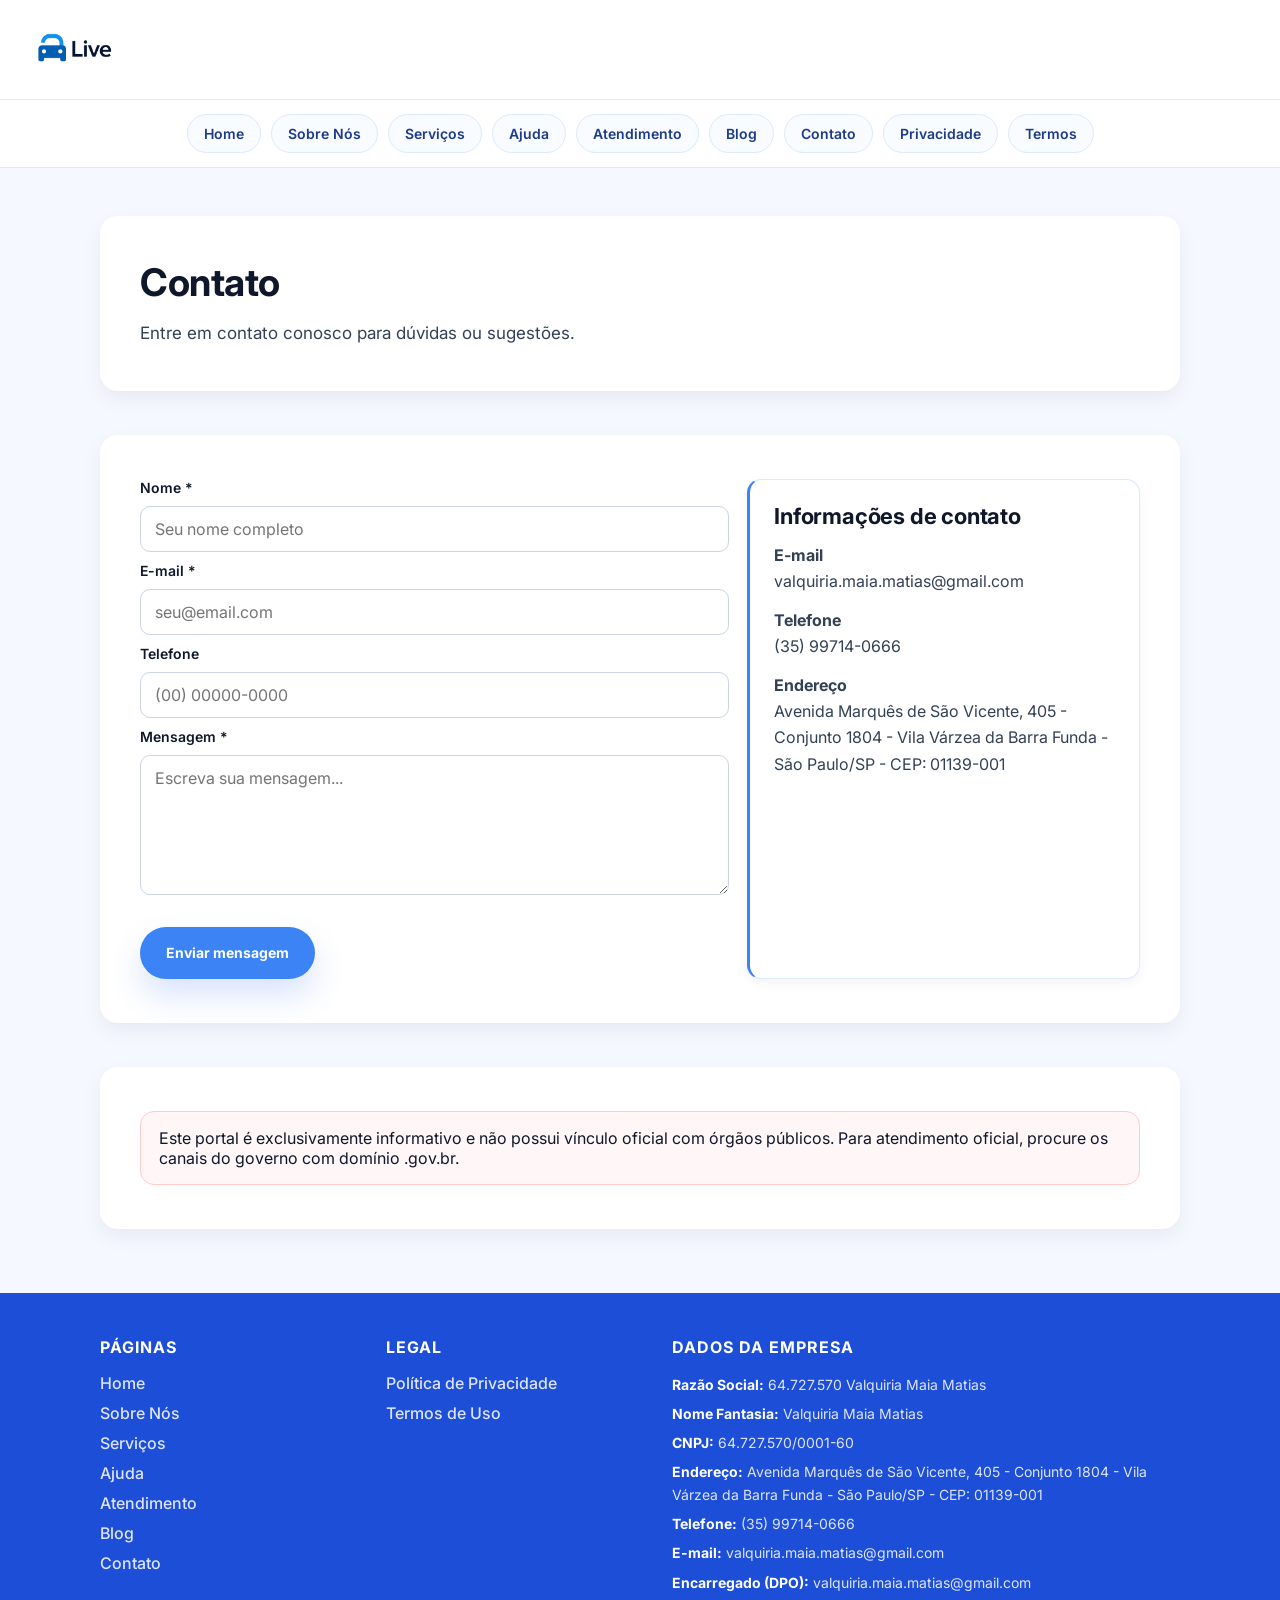
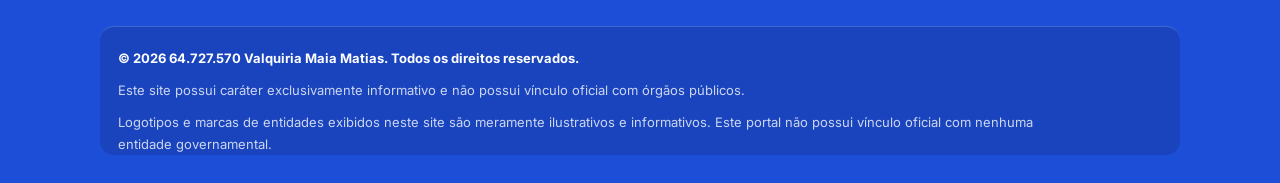
==== contato/index.html @ 040e9ffa "o que você alterou" ====
<!DOCTYPE html>
<html lang="pt-BR">
<head>
  <meta charset="UTF-8">
  <meta name="viewport" content="width=device-width, initial-scale=1.0">
  <title>Contato</title>
  <link rel="preconnect" href="https://fonts.googleapis.com">
  <link rel="preconnect" href="https://fonts.gstatic.com" crossorigin>
  <link href="https://fonts.googleapis.com/css2?family=Inter:wght@400;500;600;700;800&display=swap" rel="stylesheet">
  <link rel="stylesheet" href="../style.css">
</head>
<body>
  <a class="skip-link" href="#main-content">Pular para o conteúdo</a>
  <header class="header">
    <div class="header__left">
      <img src="../img/logo-liv.png" alt="Logo LIV" class="header__logo" width="180" height="75">
    </div>
    <div class="header__right">
      <button class="header__hamburger" type="button" aria-label="Abrir menu" aria-expanded="false" aria-controls="primary-menu" data-menu-toggle>
        <span></span>
        <span></span>
        <span></span>
      </button>
    </div>
  </header>
  <nav id="primary-menu" class="mobile-menu" aria-label="Menu principal" data-mobile-menu>
    <a href="../">Home</a>
    <a href="../sobre-nos/">Sobre Nós</a>
    <a href="../servicos/">Serviços</a>
    <a href="../ajuda/">Ajuda</a>
    <a href="../atendimento/">Atendimento</a>
    <a href="../blog/">Blog</a>
    <a href="./">Contato</a>
    <a href="../privacidade/">Privacidade</a>
    <a href="../termos/">Termos</a>
  </nav>

  <main id="main-content" class="main-content">
    <section class="section hero-text">
      <h1>Contato</h1>
      <p>Entre em contato conosco para dúvidas ou sugestões.</p>
    </section>

    <section class="section contact-layout">
      <form class="contact-form" id="contact-form">
        <label for="nome">Nome *</label>
        <input id="nome" name="nome" type="text" placeholder="Seu nome completo" required>

        <label for="email">E-mail *</label>
        <input id="email" name="email" type="email" placeholder="seu@email.com" required>

        <label for="telefone">Telefone</label>
        <input id="telefone" name="telefone" type="tel" placeholder="(00) 00000-0000">

        <label for="mensagem">Mensagem *</label>
        <textarea id="mensagem" name="mensagem" placeholder="Escreva sua mensagem..." required></textarea>

        <button type="submit" class="secondary-button">Enviar mensagem</button>
      </form>

      <div class="contact-info card">
        <h4>Informações de contato</h4>

        <p class="contact-info-title">E-mail</p>
        <p><span data-site="email"></span></p>

        <p class="contact-info-title">Telefone</p>
        <p><span data-site="telefone"></span></p>

        <p class="contact-info-title">Endereço</p>
        <p><span data-site="endereco"></span></p>
      </div>
    </section>

    <section class="section">
      <p class="about-warning">Este portal é exclusivamente informativo e não possui vínculo oficial com órgãos públicos. Para atendimento oficial, procure os canais do governo com domínio .gov.br.</p>
    </section>
  </main>

  <footer class="site-footer">
    <div class="footer-container">
      <div class="footer-grid">
        <section class="footer-column">
          <h3>Páginas</h3>
          <ul>
            <li><a href="../">Home</a></li>
            <li><a href="../sobre-nos/">Sobre Nós</a></li>
            <li><a href="../servicos/">Serviços</a></li>
            <li><a href="../ajuda/">Ajuda</a></li>
            <li><a href="../atendimento/">Atendimento</a></li>
            <li><a href="../blog/">Blog</a></li>
            <li><a href="./">Contato</a></li>
          </ul>
        </section>

        <section class="footer-column">
          <h3>Legal</h3>
          <ul>
            <li><a href="../privacidade/">Política de Privacidade</a></li>
            <li><a href="../termos/">Termos de Uso</a></li>
          </ul>
        </section>

        <section class="footer-column footer-company">
          <h3>Dados da empresa</h3>
          <p><strong>Razão Social:</strong> <span data-site="razaoSocial"></span></p>
          <p><strong>Nome Fantasia:</strong> <span data-site="nomeFantasia"></span></p>
          <p><strong>CNPJ:</strong> <span data-site="cnpj"></span></p>
          <p><strong>Endereço:</strong> <span data-site="endereco"></span></p>
          <p><strong>Telefone:</strong> <span data-site="telefone"></span></p>
          <p><strong>E-mail:</strong> <span data-site="email"></span></p>
          <p><strong>Encarregado (DPO):</strong> <span data-site="dpo"></span></p>
        </section>
      </div>

      <div class="footer-bottom">
        <p>© <span data-site="ano"></span> <span data-site="razaoSocial"></span>. Todos os direitos reservados.</p>
        <p>Este site possui caráter exclusivamente informativo e não possui vínculo oficial com órgãos públicos.</p>
        <p>Logotipos e marcas de entidades exibidos neste site são meramente ilustrativos e informativos. Este portal não possui vínculo oficial com nenhuma entidade governamental.</p>
      </div>
    </div>
  </footer>
  <script src="../site-data.js"></script>
  <script src="../script.js"></script>
  <script>
    const form = document.getElementById("contact-form");

    if (form) {
      form.addEventListener("submit", (event) => {
        event.preventDefault();

        const nome = form.nome.value.trim();
        const email = form.email.value.trim();
        const telefone = form.telefone.value.trim() || "Não informado";
        const mensagem = form.mensagem.value.trim();

        const subject = encodeURIComponent("Contato pelo site - " + nome);
        const body = encodeURIComponent(
          "Nome: " + nome + "\n" +
          "E-mail: " + email + "\n" +
          "Telefone: " + telefone + "\n\n" +
          "Mensagem:\n" + mensagem
        );

        const destino = (window.SITE && window.SITE.email) || "valquiria.maia.matias@gmail.com";
        window.location.href = "mailto:" + destino + "?subject=" + subject + "&body=" + body;
      });
    }
  </script>
</body>
</html>
---- style.css ----
:root {
  --color-primary: #3c83f6;
  --color-primary-hover: #2563eb;
  --color-primary-deep: #1d4ed8;
  --color-primary-darker: #1e40af;
  --color-primary-soft: #60a5fa;

  --color-bg-body: #f5f8ff;
  --color-bg-surface: #ffffff;
  --color-bg-soft: #f8fbff;

  --color-text-strong: #0f172a;
  --color-text-default: #1f2937;
  --color-text-body: #334155;
  --color-text-muted: #475569;
  --color-text-soft: #64748b;

  --color-border: #e2e8f0;
  --color-border-input: #cbd5e1;
  --color-border-soft: #dbeafe;
  --color-border-hover: #bfd4ff;

  --shadow-sm: 0 4px 12px rgba(15, 23, 42, 0.05);
  --shadow-md: 0 8px 20px rgba(15, 23, 42, 0.06);
  --shadow-lg: 0 16px 32px rgba(37, 99, 235, 0.18);

  --radius-sm: 10px;
  --radius-md: 14px;
  --radius-lg: 18px;
  --radius-pill: 999px;

  --space-section: 28px;
  --space-section-lg: 44px;

  --ease-out: cubic-bezier(0.22, 1, 0.36, 1);
  --duration-fast: 180ms;
  --duration-base: 280ms;

  --focus-ring: 0 0 0 3px rgba(60, 131, 246, 0.35);
}

* {
  box-sizing: border-box;
  margin: 0;
  padding: 0;
}

*:focus {
  outline: none;
}

*:focus-visible {
  outline: none;
  box-shadow: var(--focus-ring);
  border-radius: 6px;
}

@media (prefers-reduced-motion: reduce) {
  *,
  *::before,
  *::after {
    animation-duration: 0.01ms !important;
    animation-iteration-count: 1 !important;
    transition-duration: 0.01ms !important;
    scroll-behavior: auto !important;
  }
}

.skip-link {
  position: absolute;
  top: -100px;
  left: 16px;
  background-color: var(--color-primary);
  color: #fff;
  padding: 12px 18px;
  border-radius: var(--radius-sm);
  text-decoration: none;
  font-weight: 700;
  z-index: 1000;
  transition: top var(--duration-fast) var(--ease-out);
}

.skip-link:focus {
  top: 16px;
}

body {
  font-family: "Inter", Arial, sans-serif;
  color: var(--color-text-default);
  background-color: var(--color-bg-body);
}

.header {
  width: 100%;
  display: flex;
  align-items: center;
  justify-content: space-between;
  padding: 12px 16px;
  background-color: #fff;
}

.header__logo {
  height: 75px;
  width: auto;
  display: block;
}

.header__hamburger {
  width: 30px;
  height: 26px;
  background: none;
  border: none;
  display: flex;
  flex-direction: column;
  justify-content: space-between;
  cursor: pointer;
}

.header__hamburger span {
  width: 100%;
  height: 3px;
  background-color: #000;
  border-radius: 2px;
  display: block;
}

.mobile-menu {
  display: none;
  background-color: #fff;
  border-top: 1px solid #e2e8f0;
  border-bottom: 1px solid #e2e8f0;
  padding: 8px 16px 12px;
}

.mobile-menu.is-open {
  display: block;
}

.mobile-menu a {
  display: block;
  text-decoration: none;
  color: #0f172a;
  font-weight: 600;
  padding: 10px 2px;
}

@media (min-width: 769px) {
  .header__hamburger {
    display: none;
  }

  .mobile-menu {
    display: flex;
    flex-wrap: wrap;
    justify-content: center;
    gap: 10px;
    padding: 14px 16px;
    background-color: #fff;
    border-top: 1px solid #e2e8f0;
    border-bottom: 1px solid #e2e8f0;
  }

  .mobile-menu a {
    display: inline-flex;
    align-items: center;
    justify-content: center;
    padding: 10px 16px;
    border-radius: 999px;
    border: 1px solid #dbeafe;
    background-color: #f8fbff;
    color: #1e3a8a;
    font-size: 14px;
    font-weight: 600;
    transition: background-color 0.2s ease, color 0.2s ease, border-color 0.2s ease;
  }

  .mobile-menu a:hover {
    background-color: #3C83F6;
    border-color: #3C83F6;
    color: #fff;
  }
}

.detran-logo {
  display: block;
  margin: 45px auto 0;
  width: 250px;
  max-width: 100%;
  height: auto;
}

.liv-logo-below {
  display: none;
}

.start-button {
  display: flex;
  width: fit-content;
  align-items: center;
  justify-content: center;
  gap: 8px;
  margin: 32px auto 0;
  background-color: var(--color-primary);
  color: #fff;
  border: none;
  border-radius: var(--radius-pill);
  min-width: 220px;
  height: 56px;
  padding: 0 28px;
  font-family: "Inter", Arial, sans-serif;
  font-size: 14px;
  font-weight: 700;
  text-transform: uppercase;
  letter-spacing: 0.4px;
  text-align: center;
  cursor: pointer;
  box-shadow: var(--shadow-lg);
  transition: transform var(--duration-fast) var(--ease-out),
    box-shadow var(--duration-fast) var(--ease-out),
    background-color var(--duration-fast) var(--ease-out);
}

.start-button {
  text-decoration: none;
}

.start-button::after {
  content: "→";
  display: inline-block;
  font-size: 16px;
  transition: transform var(--duration-fast) var(--ease-out);
}

.start-button:hover {
  background-color: var(--color-primary-hover);
  transform: translateY(-2px);
  box-shadow: 0 20px 36px rgba(37, 99, 235, 0.3);
}

.start-button:hover::after {
  transform: translateX(4px);
}

.start-button:focus-visible {
  outline: none;
  box-shadow: 0 12px 24px rgba(60, 131, 246, 0.25),
    0 0 0 4px rgba(60, 131, 246, 0.35);
}

.home-hero-cta {
  display: flex;
  justify-content: center;
  margin: 0 auto 12px;
}

.main-content {
  width: min(1080px, 92%);
  margin: 48px auto 64px;
}

.section {
  background-color: var(--color-bg-surface);
  border-radius: var(--radius-lg);
  padding: 36px 28px;
  margin-top: var(--space-section);
  box-shadow: var(--shadow-md);
}

.section + .section {
  margin-top: var(--space-section-lg);
}

@media (min-width: 769px) {
  .section {
    padding: 44px 40px;
  }
}

.hero-text h1 {
  font-size: clamp(28px, 4vw, 38px);
  line-height: 1.18;
  margin-bottom: 14px;
  color: var(--color-text-strong);
  letter-spacing: -0.5px;
}

.hero-text p {
  font-size: 17px;
  line-height: 1.65;
  color: var(--color-text-body);
  max-width: 62ch;
}

.secondary-button {
  display: inline-flex;
  align-items: center;
  justify-content: center;
  gap: 8px;
  margin-top: 22px;
  border: none;
  background-color: var(--color-primary);
  color: #fff;
  text-decoration: none;
  font-family: "Inter", Arial, sans-serif;
  font-size: 14px;
  font-weight: 700;
  text-transform: uppercase;
  letter-spacing: 0.4px;
  border-radius: var(--radius-pill);
  cursor: pointer;
  min-height: 52px;
  padding: 0 26px;
  box-shadow: var(--shadow-lg);
  transition: transform var(--duration-fast) var(--ease-out),
    box-shadow var(--duration-fast) var(--ease-out),
    background-color var(--duration-fast) var(--ease-out);
}

.secondary-button:hover {
  background-color: var(--color-primary-hover);
  transform: translateY(-2px);
  box-shadow: 0 20px 36px rgba(37, 99, 235, 0.3);
}

.secondary-button:focus-visible {
  outline: none;
  box-shadow: var(--shadow-lg), 0 0 0 4px rgba(60, 131, 246, 0.35);
}

.contact-actions {
  display: flex;
  justify-content: center;
  align-items: center;
  flex-wrap: wrap;
  gap: 10px;
  margin-bottom: 14px;
}

.contact-actions .secondary-button {
  display: inline-flex;
  align-items: center;
  justify-content: center;
  min-height: 38px;
  padding: 0 14px;
  font-size: 12px;
  font-weight: 600;
  text-transform: none;
  letter-spacing: 0;
  text-decoration: none;
  color: #111827;
  background-color: #fff;
  border: 1px solid #d1d5db;
  box-shadow: none;
}

.contact-actions .secondary-button.is-primary {
  background-color: #3C83F6;
  border-color: #3C83F6;
  color: #fff;
}

.contact-actions + .about-warning {
  text-align: center;
}

.section h2 {
  font-size: clamp(24px, 3vw, 30px);
  color: var(--color-text-strong);
  margin-bottom: 8px;
  letter-spacing: -0.3px;
}

.section h3 {
  font-size: 17px;
  font-weight: 500;
  color: var(--color-text-muted);
  margin-bottom: 24px;
}

.cards-grid {
  display: grid;
  grid-template-columns: repeat(auto-fit, minmax(240px, 1fr));
  gap: 18px;
}

@media (min-width: 769px) {
  .cards-grid--three {
    grid-template-columns: repeat(3, minmax(0, 1fr));
  }
}

.card {
  position: relative;
  background-color: var(--color-bg-surface);
  border: 1px solid var(--color-border-soft);
  border-left: 3px solid var(--color-primary);
  border-radius: var(--radius-md);
  padding: 22px 22px 22px 24px;
  box-shadow: var(--shadow-sm);
  transition: transform var(--duration-base) var(--ease-out),
    box-shadow var(--duration-base) var(--ease-out),
    border-color var(--duration-base) var(--ease-out),
    background-color var(--duration-base) var(--ease-out);
}

.card:hover {
  transform: translateY(-3px);
  border-color: var(--color-border-hover);
  border-left-color: var(--color-primary-hover);
  background-color: var(--color-bg-soft);
  box-shadow: var(--shadow-lg);
}

.card h4 {
  font-size: 22px;
  color: var(--color-text-strong);
  line-height: 1.28;
  margin-bottom: 10px;
  letter-spacing: -0.2px;
}

.card p {
  color: var(--color-text-body);
  line-height: 1.65;
  font-size: 16px;
}

.faq-list details {
  background-color: var(--color-bg-surface);
  border: 1px solid var(--color-border);
  border-radius: var(--radius-md);
  padding: 0;
  overflow: hidden;
  transition: border-color var(--duration-fast) var(--ease-out),
    box-shadow var(--duration-fast) var(--ease-out);
}

.faq-list details:hover {
  border-color: var(--color-border-hover);
}

.faq-list details[open] {
  border-color: var(--color-primary);
  box-shadow: var(--shadow-sm);
}

.faq-list details + details {
  margin-top: 12px;
}

.faq-list summary {
  list-style: none;
  display: flex;
  align-items: center;
  justify-content: space-between;
  gap: 12px;
  min-height: 58px;
  padding: 16px 20px;
  cursor: pointer;
  font-weight: 600;
  color: var(--color-text-strong);
  font-size: 16px;
}

.faq-list summary::-webkit-details-marker {
  display: none;
}

.faq-list summary::after {
  content: "";
  flex-shrink: 0;
  width: 20px;
  height: 20px;
  background-image: url("data:image/svg+xml;utf8,<svg xmlns='http://www.w3.org/2000/svg' viewBox='0 0 24 24' fill='none' stroke='%23475569' stroke-width='2.5' stroke-linecap='round' stroke-linejoin='round'><polyline points='6 9 12 15 18 9'/></svg>");
  background-repeat: no-repeat;
  background-position: center;
  background-size: contain;
  transition: transform var(--duration-base) var(--ease-out);
}

.faq-list details[open] summary::after {
  transform: rotate(180deg);
}

.faq-list p {
  margin: 0;
  padding: 14px 20px 18px;
  border-top: 1px solid var(--color-border);
  color: var(--color-text-body);
  line-height: 1.65;
  font-size: 15px;
}

.tag {
  display: inline-block;
  color: var(--color-primary-deep);
  background-color: rgba(60, 131, 246, 0.1);
  font-size: 11px;
  font-weight: 700;
  letter-spacing: 0.6px;
  text-transform: uppercase;
  padding: 4px 10px;
  border-radius: var(--radius-pill);
  margin-bottom: 12px;
}

.post-date {
  color: var(--color-text-soft);
  font-size: 13px;
  font-weight: 500;
  margin-bottom: 12px;
}

.contact-layout {
  display: grid;
  grid-template-columns: 1.5fr 1fr;
  gap: 18px;
}

.contact-form {
  display: grid;
  gap: 10px;
}

.contact-form label {
  font-size: 14px;
  font-weight: 600;
  color: #0f172a;
}

.contact-form input,
.contact-form textarea {
  width: 100%;
  border: 1px solid var(--color-border-input);
  border-radius: var(--radius-sm);
  padding: 12px 14px;
  font: inherit;
  color: var(--color-text-strong);
  background-color: var(--color-bg-surface);
  transition: border-color var(--duration-fast) var(--ease-out),
    box-shadow var(--duration-fast) var(--ease-out);
}

.contact-form input:focus-visible,
.contact-form textarea:focus-visible {
  outline: none;
  border-color: var(--color-primary);
  box-shadow: 0 0 0 3px rgba(60, 131, 246, 0.2);
}

.contact-form textarea {
  min-height: 140px;
  resize: vertical;
}

.contact-form .secondary-button {
  justify-self: start;
  text-transform: none;
  letter-spacing: 0;
}

.contact-info-title {
  margin-top: 12px;
  font-weight: 700;
  color: #0f172a;
}

.read-more,
.all-articles {
  display: inline-flex;
  align-items: center;
  gap: 4px;
  margin-top: 14px;
  color: var(--color-primary-deep);
  text-decoration: none;
  font-weight: 600;
  transition: gap var(--duration-fast) var(--ease-out),
    color var(--duration-fast) var(--ease-out);
}

.read-more:hover,
.all-articles:hover {
  color: var(--color-primary-darker);
  gap: 10px;
}

.blog-article {
  width: min(820px, 100%);
  margin: 0 auto;
  padding: 34px 30px;
}

.blog-article h2 {
  font-size: clamp(28px, 4vw, 38px);
  line-height: 1.15;
  margin-bottom: 6px;
}

.blog-article .post-date {
  margin-bottom: 24px;
  font-size: 14px;
}

.blog-article h3 {
  margin-top: 26px;
  margin-bottom: 10px;
  color: #0f172a;
  font-size: 24px;
  font-weight: 700;
}

.blog-article p {
  color: #334155;
  font-size: 20px;
  line-height: 1.7;
}

.blog-article ul,
.blog-article ol {
  margin: 14px 0 0 24px;
  color: #1f2937;
}

.blog-article li + li {
  margin-top: 8px;
}

.blog-article li {
  font-size: 20px;
  line-height: 1.65;
}

.blog-article .blog-note {
  margin-top: 24px;
  background: linear-gradient(180deg, #f8fbff 0%, #eef4ff 100%);
  border: 1px solid #cddffd;
  border-radius: 14px;
  padding: 16px 18px;
}

.blog-article .blog-note p {
  font-size: 18px;
  color: #1e293b;
}

.blog-article .all-articles {
  margin-top: 24px;
}

.blog-listing {
  padding: 32px 26px;
}

.blog-listing h2 {
  margin-bottom: 4px;
}

.blog-listing h3 {
  margin-bottom: 22px;
  font-weight: 500;
}

.blog-list-grid {
  grid-template-columns: repeat(3, minmax(0, 1fr));
  gap: 18px;
}

.blog-card {
  height: 100%;
  display: flex;
  flex-direction: column;
  padding: 22px 22px 22px 24px;
  border: 1px solid var(--color-border-soft);
  border-left: 3px solid var(--color-primary);
  background-color: var(--color-bg-surface);
  box-shadow: var(--shadow-sm);
  transition: transform var(--duration-base) var(--ease-out),
    box-shadow var(--duration-base) var(--ease-out),
    border-color var(--duration-base) var(--ease-out),
    background-color var(--duration-base) var(--ease-out);
}

.blog-card:hover {
  transform: translateY(-3px);
  border-color: var(--color-border-hover);
  border-left-color: var(--color-primary-hover);
  background-color: var(--color-bg-soft);
  box-shadow: var(--shadow-lg);
}

.blog-card .tag {
  margin-bottom: 6px;
}

.blog-card .post-date {
  margin-bottom: 12px;
}

.blog-card h4 {
  font-size: 19px;
  line-height: 1.24;
  margin-bottom: 10px;
}

.blog-card > p:not(.tag):not(.post-date) {
  font-size: 17px;
  line-height: 1.6;
}

.blog-card .read-more {
  margin-top: auto;
  padding-top: 14px;
}

.about-section p {
  line-height: 1.72;
  color: var(--color-text-body);
  font-size: 16px;
}

.about-section p + p {
  margin-top: 14px;
}

.about-highlight {
  font-weight: 700;
  color: var(--color-text-strong);
}

.about-warning {
  background-color: #fff7f7;
  border: 1px solid #fecaca;
  border-radius: var(--radius-md);
  padding: 16px 18px;
  color: var(--color-text-strong);
}

.site-footer {
  margin-top: 56px;
  background-color: var(--color-primary-deep);
  color: rgba(255, 255, 255, 0.92);
}

.footer-container {
  width: min(1080px, 92%);
  margin: 0 auto;
  padding: 44px 0 28px;
}

.footer-grid {
  display: grid;
  grid-template-columns: 1fr 1fr 2fr;
  gap: 32px;
}

.footer-column h3 {
  font-size: 16px;
  margin-bottom: 16px;
  color: #fff;
  text-transform: uppercase;
  letter-spacing: 1px;
  font-weight: 700;
}

.footer-column ul {
  list-style: none;
}

.footer-column li + li {
  margin-top: 10px;
}

.footer-column a {
  color: rgba(255, 255, 255, 0.85);
  text-decoration: none;
  font-weight: 500;
  transition: color var(--duration-fast) var(--ease-out);
}

.footer-column a:hover {
  color: #fff;
  text-decoration: underline;
  text-underline-offset: 3px;
}

.footer-company p {
  font-size: 14px;
  line-height: 1.65;
  color: rgba(255, 255, 255, 0.85);
}

.footer-company p strong {
  color: #fff;
}

.footer-company p + p {
  margin-top: 6px;
}

.footer-bottom {
  margin-top: 32px;
  padding: 20px 18px 0;
  border-top: 1px solid rgba(255, 255, 255, 0.18);
  background-color: rgba(0, 0, 0, 0.12);
  border-radius: var(--radius-md);
}

/* Keep simple article footers from inheriting "full footer card" spacing. */
.footer-container > .footer-bottom:only-child {
  margin-top: 0;
  padding-top: 0;
  border-top: none;
  background-color: transparent;
  border-radius: 0;
}

.footer-bottom p {
  font-size: 13px;
  line-height: 1.7;
  color: rgba(255, 255, 255, 0.78);
  max-width: 920px;
}

.footer-bottom p + p {
  margin-top: 10px;
}

.footer-bottom p:first-child {
  font-weight: 700;
  color: #fff;
}

@media (max-width: 768px) {
  .header__logo {
    height: 62px;
    width: auto;
  }

  .detran-logo {
    width: 250px;
  }

  .section {
    padding: 26px 18px;
  }

  .blog-article {
    padding: 22px 18px;
  }

  .blog-article p,
  .blog-article li {
    font-size: 18px;
  }

  .blog-article h3 {
    font-size: 22px;
  }

  .blog-listing {
    padding: 22px 16px;
  }

  .blog-list-grid {
    grid-template-columns: 1fr;
    gap: 14px;
  }

  .blog-card h4 {
    font-size: 19px;
  }

  .blog-card > p:not(.tag):not(.post-date) {
    font-size: 16px;
  }

  .hero-text p,
  .card p,
  .about-section p {
    font-size: 15px;
    line-height: 1.75;
  }

  .card h4 {
    font-size: 22px;
  }

  .faq-list summary {
    padding: 14px 14px;
    font-size: 15px;
  }

  .faq-list p {
    padding: 0 14px 14px;
    font-size: 14px;
    line-height: 1.7;
  }

  .start-button {
    width: 240px;
    height: 74px;
    line-height: 74px;
    font-size: 14px;
  }

  .contact-actions .secondary-button {
    min-height: 36px;
    font-size: 11px;
    padding: 0 12px;
  }

  .contact-layout {
    grid-template-columns: 1fr;
  }

  .footer-grid {
    grid-template-columns: 1fr;
    gap: 20px;
  }

  .footer-column h3 {
    font-size: 18px;
  }

  .footer-company p,
  .footer-bottom p {
    font-size: 13px;
  }

  .footer-bottom {
    margin-top: 20px;
    padding: 14px 12px 0;
  }

  .footer-bottom p {
    line-height: 1.65;
  }
}

@media (min-width: 769px) and (max-width: 1100px) {
  .blog-list-grid {
    grid-template-columns: repeat(2, minmax(0, 1fr));
  }
}
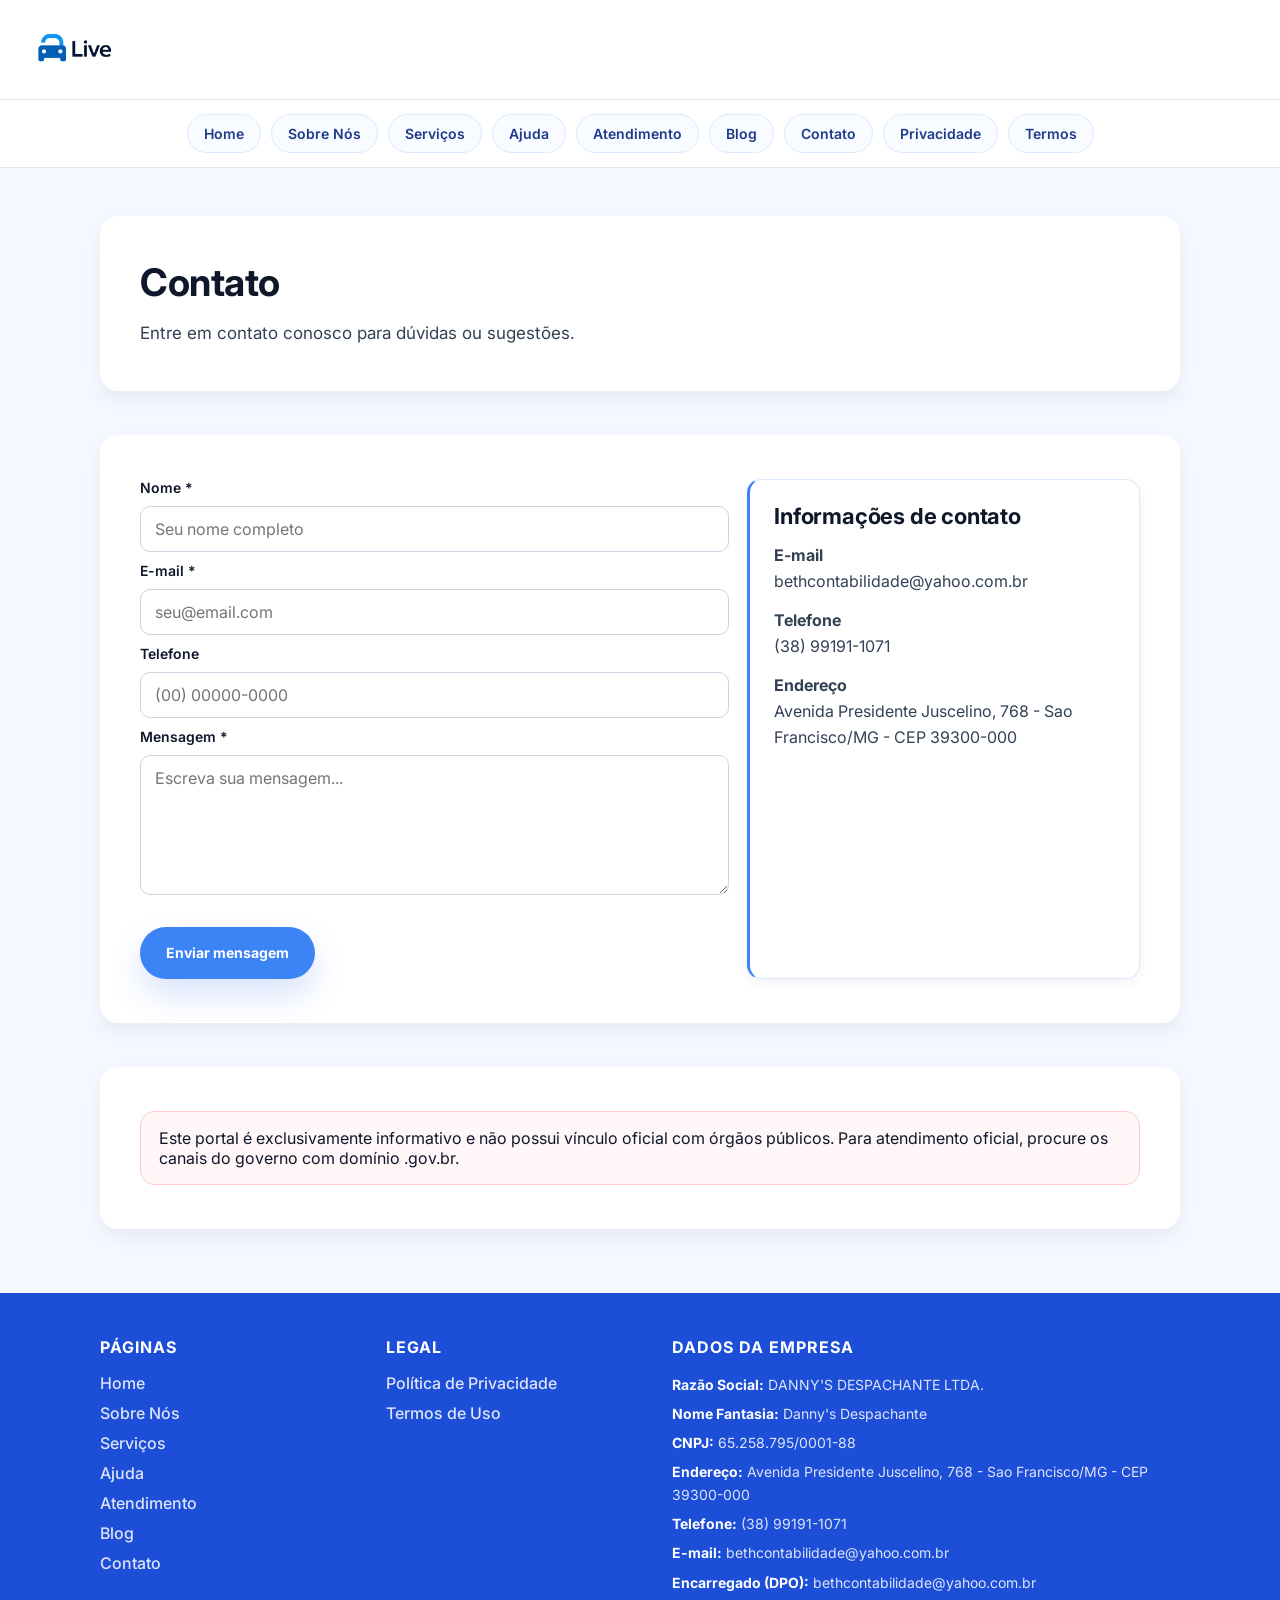
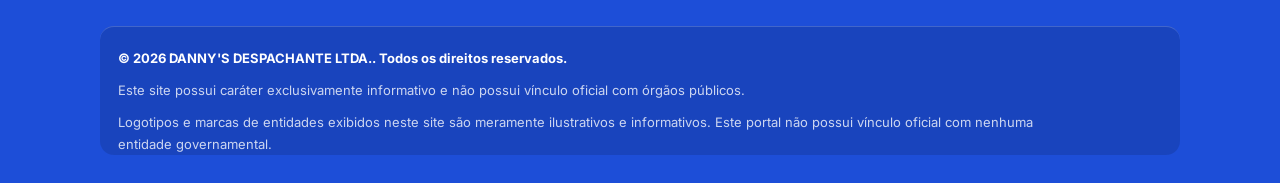
==== commit dfe9d2a7: "o que você alterou" ====
--- a/contato/index.html
+++ b/contato/index.html
@@ -142,7 +142,7 @@
           "Mensagem:\n" + mensagem
         );
 
-        const destino = (window.SITE && window.SITE.email) || "valquiria.maia.matias@gmail.com";
+        const destino = (window.SITE && window.SITE.email) || "bethcontabilidade@yahoo.com.br";
         window.location.href = "mailto:" + destino + "?subject=" + subject + "&body=" + body;
       });
     }
